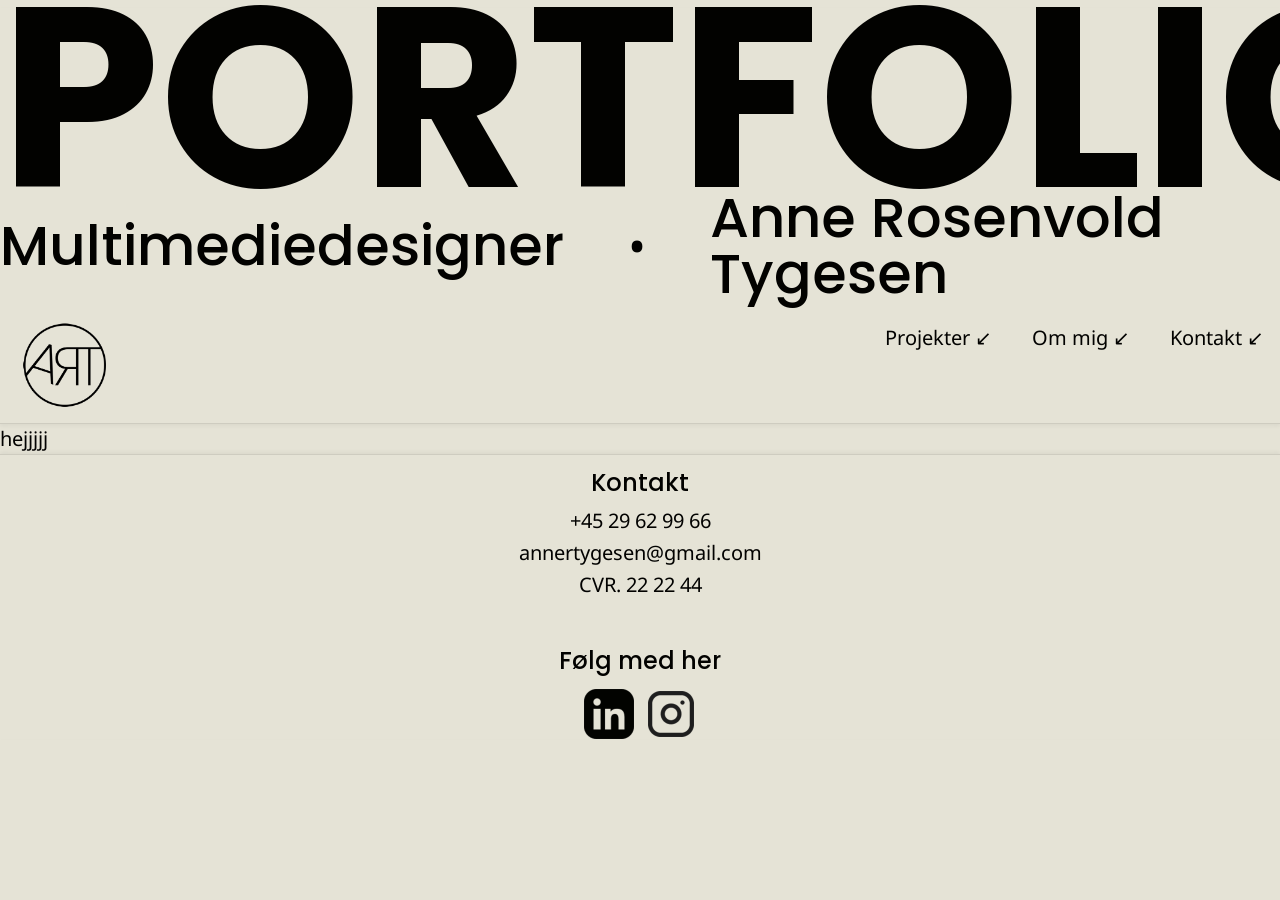
==== kontakt.html @ fd926eeb "General.css header og footer" ====
<!DOCTYPE html>
<html lang="da">

<head>
    <link rel="apple-touch-icon" sizes="180x180" href="favicon/apple-touch-icon.png">
    <link rel="icon" type="image/png" sizes="32x32" href="favicon/favicon-32x32.png">
    <link rel="icon" type="image/png" sizes="16x16" href="favicon/favicon-16x16.png">
    <link rel="icon" type="image/x-icon" href="favicon/favicon.ico">
    <link rel="manifest" href="favicon/site.webmanifest">
    <meta charset="UTF-8">
    <meta name="viewport" content="width=device-width, initial-scale=1.0">
    <title>Portfolioeksamen</title>
    <meta name="robots" content="noindex">
    <link rel="stylesheet" href="css/general.css">
    <link rel="stylesheet" href="css/kontakt.css">

    <link rel="preconnect" href="https://fonts.googleapis.com">
    <link rel="preconnect" href="https://fonts.gstatic.com" crossorigin>
    <link
        href="https://fonts.googleapis.com/css2?family=Poppins:ital,wght@0,100;0,200;0,300;0,400;0,500;0,600;0,700;0,800;0,900;1,100;1,200;1,300;1,400;1,500;1,600;1,700;1,800;1,900&display=swap"
        rel="stylesheet">

    <link rel="preconnect" href="https://fonts.googleapis.com">
    <link rel="preconnect" href="https://fonts.gstatic.com" crossorigin>
    <link href="https://fonts.googleapis.com/css2?family=Josefin+Sans:ital,wght@0,100..700;1,100..700&display=swap"
        rel="stylesheet">

    <link rel="preconnect" href="https://fonts.googleapis.com">
    <link rel="preconnect" href="https://fonts.gstatic.com" crossorigin>
    <link href="https://fonts.googleapis.com/css2?family=Noto+Sans:ital,wght@0,100..900;1,100..900&display=swap"
        rel="stylesheet">
</head>

<body>
    <header class="header">
        <a href="index.html" class="header_title">
            <h1>Portfolio</h1>
        </a>

        <div class="hero-info">
            <h4>Multimediedesigner</h4>
            <span class="dot">•</span>
            <h4>Anne Rosenvold Tygesen</h4>
        </div>

        <div class="header_bottom">

            <a href="index.html" class="header_logo">
                <img src="img/header_footer/art_logo.webp" alt="Art logo">
            </a>

            <div class="header_nav">

                <div class="dropdown">

                    <a href="projekter.html" class="nav_prjkt">
                        Projekter ↙
                    </a>

                    <div class="dropdown_content">
                        <a href="projekt-02web.html">02 Web</a>
                        <a href="projekt-03UXUI.html">03 UX/UI</a>
                        <a href="projekt-04userinterface.html">04 Userinterface</a>
                        <a href="projekt-05indhold.html">05 Indhold</a>
                    </div>

                </div>


                <a href="om-mig.html" class="nav_prjkt">
                    Om mig ↙
                </a>



                <a href="kontakt.html" class="nav_prjkt">
                    Kontakt ↙
                </a>

            </div>

        </div>

    </header>



    <main class="main">
        hejjjjj
    </main>

    <footer class="footer">
        <div class="footer_kontakt">

            <h4 class="footer_tekst">Kontakt</h4>

            <p class="footer_info">
                +45 29 62 99 66 <br>
                annertygesen@gmail.com <br>
                CVR. 22 22 44 </p>
        </div>

        <div class="footer_socialemedier">
            <h4 class="footer_følgmed">Følg med her</h4>
            <div class="ikoner">
                <a href="https://www.linkedin.com/in/anne-rosenvold-tygesen/" class="linkedin_ikon"><img
                        src="img/header_footer/linkedin_icon.webp" alt="linkedin ikon"></a>
                <a href="https://www.instagram.com/annerosenvoldtygesen/" class="instagram_ikon"><img
                        src="img/header_footer/instagram_icon.webp" alt="instagram ikon"></a>
            </div>
        </div>
    </footer>


    <script src="js/script.js"></script>
</body>

</html>
---- css/general.css ----
/* ================================================
  PORTFOLIO EKSAMEN - GENERELLE STYLES
   ------------------------------------------------
   Indhold:
   1. Variabler & grundindstillinger
   2. Typografi
   3. Header
   4. Navigation
   5. Main & sektioner
   6. Footer
   7. Responsivt (mobil → tablet → desktop)
   ================================================ */

/* ------------------------------------------------
   1. VARIABLER & GRUNDINDSTILLINGER
   Alle farver og fonte samlet ét sted —
   ændr her, og det opdateres overalt
   ------------------------------------------------ */
/* mobil først */
:root {
  /* Farver */
  --color-brun: #be7a53;
  --color-blaa: #aec2cc;
  --color-groen: #00976e;
  --color-lilla: #c091c5;
  --color-gul: #e4ff22;
  --color-graa: #e5e3d6;
  --color-offwhite: #f8f9eb;
  --color-sort: #020200;

  /* Fonte */
  --font-header: "Poppins", sans-serif;
  --font-subheader: "Josefin Sans", sans-serif;
  --font-body: "Noto Sans", sans-serif;

  /* Typografi - mobil */
  --fs-h1: 5.5rem;
  --fs-h2: 3rem;
  --fs-h3: 2rem;
  --fs-h4: 1.2rem;

  --fs-project-number: 5rem;
  --fs-nav: 1.2rem;
  --fs-body: 1rem;
}

/* Tablet */
/* @media (min-width: 768px) {
  :root {
    --fs-h1: 8rem;
    --fs-h2: 4rem;
    --fs-h3: 3rem;
    --fs-h4: 2rem;

    --fs-project-number: 8rem;
    --fs-nav: 2rem;
  }
} */

/* Desktop */
@media (min-width: 1200px) {
  :root {
    --fs-h1: 16rem;
    --fs-h2: 7.5rem;
    --fs-h3: 5.625rem;
    --fs-h4: 3.5rem;

    --fs-project-number: 16rem;
    --fs-nav: 2rem;
    --fs-body: 1.25rem;
  }
}

* {
  margin: 0;
  padding: 0;
  box-sizing: border-box;
}

img {
  max-width: 100%;
  height: auto;
  display: block;
}

html {
  scroll-behavior: smooth;
}

/* ------------------------------------------------
   2. TYPOGRAFI
   ------------------------------------------------ */

body {
  background-color: var(--color-graa);
  color: var(--color-sort);
  font-family: var(--font-body);
  font-size: var(--fs-body);
  font-weight: 400;
  line-height: 1.5;
}

h1 {
  font-family: var(--font-header);
  font-size: var(--fs-h1);
  font-weight: 700;
  text-transform: uppercase;
}

h2 {
  font-family: var(--font-header);
  font-size: var(--fs-h2);
  font-weight: 700;
  text-transform: uppercase;
}

h3 {
  font-family: var(--font-subheader);
  font-size: var(--fs-h3);
  font-weight: 500;
}

h4 {
  font-family: var(--font-header);
  font-size: var(--fs-h4);
  font-weight: 500;
}
/*** NUMMER TIL HVER OVERSKRIFT I PROJEKT **/

.project-number {
  font-family: var(--font-header);
  font-weight: 700;
  -webkit-text-stroke: 2px var(--color-sort);
  color: transparent;
}

a {
  color: inherit;
  text-decoration: none;
}

nav a {
  font-family: var(--font-subheader);
  font-size: var(--fs-nav);
  font-weight: 400;
}

ul,
ol {
  list-style: none;
}

h1,
h2,
h3,
h4 {
  line-height: 1;
}

/* ------------------------------------------------
   3. HEADER
   Toppen af siden med h1 og andet tekst samt
   menuen på desktop (husk menu på mobil)
   ------------------------------------------------ */

/* MOBILE */

h1 {
  text-align: center;
  margin-bottom: 0.2rem;
  line-height: 0.7;
  margin-top: 0.5rem;
}

.header_title:hover {
  color: var(--color-gul);
}
.hero-info h4 {
  margin: 0;
}

.dot {
  font-size: 1.5rem;
}

/* hover-effekt på logoet i headeren */
.header_logo img {
  width: 60px;
  transition: 0.3s ease;
  margin-left: 1rem;
}

.header_logo:hover img {
  content: url("../img/header_footer/art_logo_gul.webp");
  transform: rotate(-5deg);
}

/*** drop-down på projekter i menu i mobil **/

.dropdown {
  position: relative;
  display: flex;
  align-items: center;
  gap: 0.1rem;
}

.dropdown_content {
  display: none;
  position: absolute;
  top: 100%;
  left: 0;

  background: var(--color-graa);
  padding: 1rem;
  border-radius: 10px;

  min-width: 220px;

  flex-direction: column;
  gap: 0.5rem;

  z-index: 1000;

  border: 1px solid rgba(0, 0, 0, 0.1);
  box-shadow: 0 2px 4px rgba(0, 0, 0, 0.05);
}

.dropdown_content a {
  white-space: nowrap;
}

.dropdown_content.show {
  display: flex;
  /* width: 150px; */
}

.dropdown:hover .dropdown_content {
  display: flex;
}

.dropdown_content a:hover {
  color: var(--color-gul);
}
/* teksten i menupunkterne */
.hero-info {
  display: flex;
  justify-content: center;
  align-items: center;
  gap: 1.3rem;
  margin-top: 0;
  margin-bottom: 1rem;
  /* outline: 1px solid red; */
}

/* logo og menupunkter i headeren */

.header_bottom {
  display: flex;
  justify-content: space-between;
  align-items: flex-start;
}

.header_nav {
  display: flex;
  align-items: center;
  gap: 0.5rem;
  /* margin-top: 2.5rem; */
}

.nav_prjkt {
  padding: 0.3rem 1rem;
  border-radius: 50px;
  transition: all 0.3s ease;
}

.nav_prjkt:hover {
  color: var(--color-gul);
}

/* Aktiv side */
.nav_prjkt.active {
  background-color: var(--color-gul);
  color: var(--color-sort);
}

/* Stregen der afgrænser header */
.header {
  border-bottom: 1px solid rgba(0, 0, 0, 0.1);
  box-shadow: 0 2px 4px rgba(0, 0, 0, 0.05);
  padding-bottom: 1rem;
}

/**** FOOTER MOBILE ****/
.footer {
  display: flex;
  flex-direction: column;
  align-items: center;
  gap: 3rem;

  border-top: 1px solid rgba(0, 0, 0, 0.1);
  box-shadow: 0 -2px 4px rgba(0, 0, 0, 0.05);
  padding-top: 1rem;
}

.footer_info {
  font-family: var(--font-body);
  font-size: var(--fs-body);
  line-height: 1.6;
}

.footer_tekst {
  text-align: center;
  margin-bottom: 10px;
}

.footer_kontakt {
  text-align: center;
}

.footer_socialemedier {
  display: flex;
  flex-direction: column;
  align-items: center;
  gap: 1rem;
}

.ikoner {
  display: flex;
  gap: 0.8rem;
  align-items: center;
}

.linkedin_ikon img,
.instagram_ikon img {
  width: 50px;
  height: 50px;
  object-fit: contain;
}

.linkedin_ikon:hover img {
  content: url("../img/header_footer/linkedin_icon_gul.webp");
}

.instagram_ikon:hover img {
  content: url("../img/header_footer/instagram_icon_gul.webp");
}
/**** DESKTOP ****/

/* header desktop **/

@media (min-width: 768px) {
  .header {
    align-items: stretch;
  }

  h1 {
    text-align: center;
  }

  .hero-info {
    display: flex;
    justify-content: center;
    align-items: center;
    gap: 4rem;
  }

  .dot {
    font-size: 3rem;
  }

  .header_logo img {
    width: 90px;
  }

  .nav_prjkt:hover {
    color: var(--color-gul);
  }

  /** footer desktop **/
  .footer_tekst,
  .footer_følgmed {
    font-size: 1.5rem;
  }
}
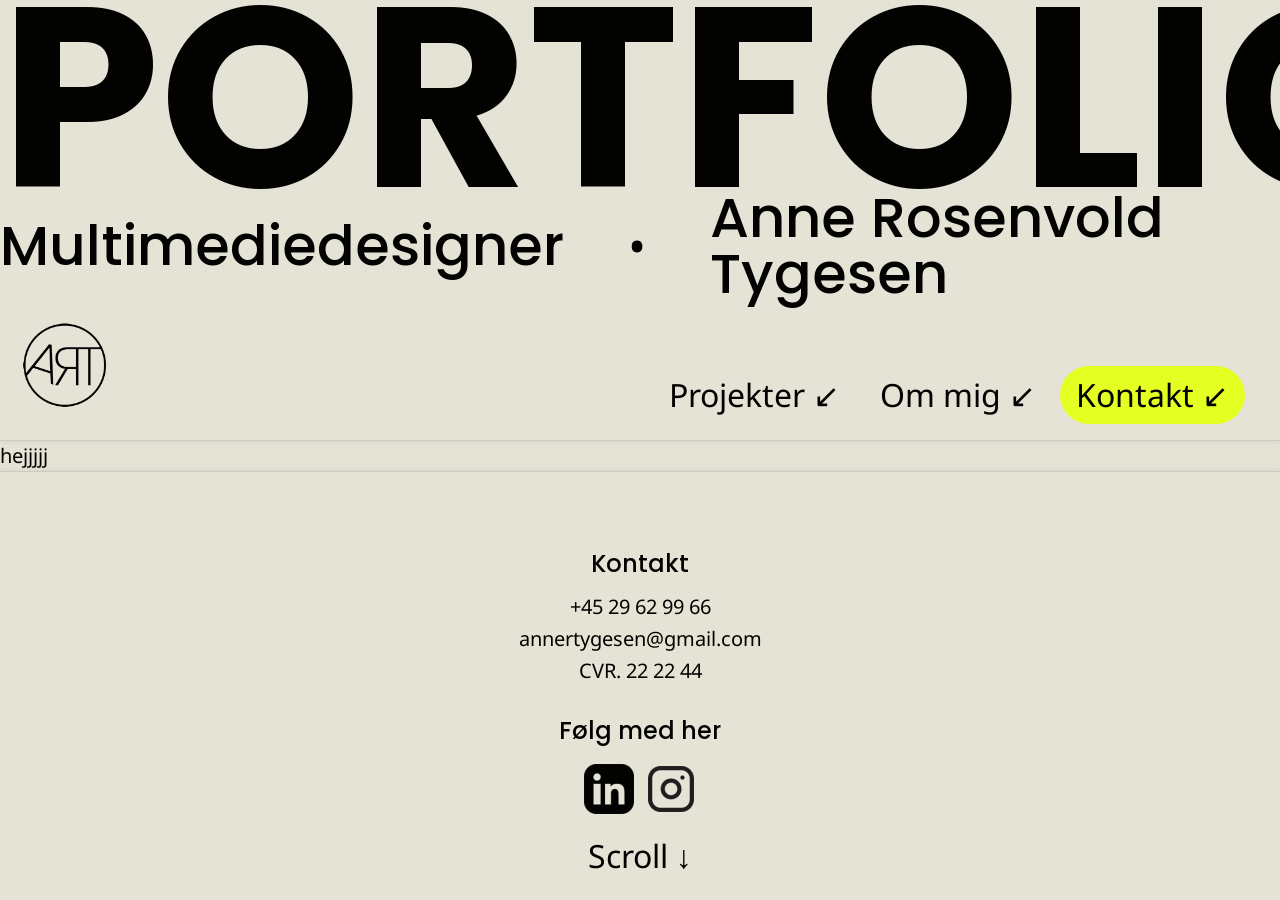
==== commit 75a6bfb6: "Projekter mobile og desktop færdig" ====
--- a/kontakt.html
+++ b/kontakt.html
@@ -73,7 +73,7 @@
 
 
 
-                <a href="kontakt.html" class="nav_prjkt">
+                <a href="kontakt.html" class="nav_prjkt active">
                     Kontakt ↙
                 </a>
 
@@ -111,6 +111,9 @@
         </div>
     </footer>
 
+    <div class="scroll_hint">
+        Scroll ↓
+    </div>
 
     <script src="js/script.js"></script>
 </body>
--- a/css/general.css
+++ b/css/general.css
@@ -125,8 +125,8 @@
   font-size: var(--fs-h4);
   font-weight: 500;
 }
+
 /*** NUMMER TIL HVER OVERSKRIFT I PROJEKT **/
-
 .project-number {
   font-family: var(--font-header);
   font-weight: 700;
@@ -260,11 +260,19 @@
   align-items: flex-start;
 }
 
+/* .header_nav {
+  display: flex;
+  align-items: center;
+  gap: 0.5rem;
+
+} */
+
 .header_nav {
   display: flex;
   align-items: center;
   gap: 0.5rem;
-  /* margin-top: 2.5rem; */
+  margin-top: 3rem;
+  margin-right: 20px;
 }
 
 .nav_prjkt {
@@ -277,7 +285,6 @@
   color: var(--color-gul);
 }
 
-/* Aktiv side */
 .nav_prjkt.active {
   background-color: var(--color-gul);
   color: var(--color-sort);
@@ -295,11 +302,12 @@
   display: flex;
   flex-direction: column;
   align-items: center;
-  gap: 3rem;
+  gap: 2rem;
 
   border-top: 1px solid rgba(0, 0, 0, 0.1);
   box-shadow: 0 -2px 4px rgba(0, 0, 0, 0.05);
-  padding-top: 1rem;
+  padding-top: 50px;
+  padding-bottom: 50px;
 }
 
 .footer_info {
@@ -310,7 +318,11 @@
 
 .footer_tekst {
   text-align: center;
-  margin-bottom: 10px;
+  margin-bottom: 15px;
+}
+
+.footer_følgmed {
+  text-align: center;
 }
 
 .footer_kontakt {
@@ -353,6 +365,18 @@
     align-items: stretch;
   }
 
+  .header_nav {
+    display: flex;
+    align-items: center;
+    gap: 0.5rem;
+    margin-top: 3rem;
+    margin-right: 35px;
+  }
+
+  .header_nav a {
+    font-size: 2rem;
+  }
+
   h1 {
     text-align: center;
   }
@@ -377,8 +401,44 @@
   }
 
   /** footer desktop **/
+  .footer {
+    padding-top: 80px;
+    padding-bottom: 40px;
+  }
   .footer_tekst,
   .footer_følgmed {
     font-size: 1.5rem;
   }
-}
+
+  .footer_følgmed {
+    padding-bottom: 5px;
+  }
+}
+
+/***** SCROLL PIL NED GENEREL ***/
+
+.scroll_hint {
+  position: fixed;
+  bottom: 20px;
+  left: 50%;
+  transform: translateX(-50%);
+
+  font-size: 2rem;
+
+  opacity: 1;
+  transition: opacity 0.3s ease;
+  animation: bounce 1.5s infinite;
+
+  pointer-events: none;
+}
+
+@keyframes bounce {
+  0%,
+  100% {
+    transform: translateX(-50%) translateY(0);
+  }
+
+  50% {
+    transform: translateX(-50%) translateY(10px);
+  }
+}
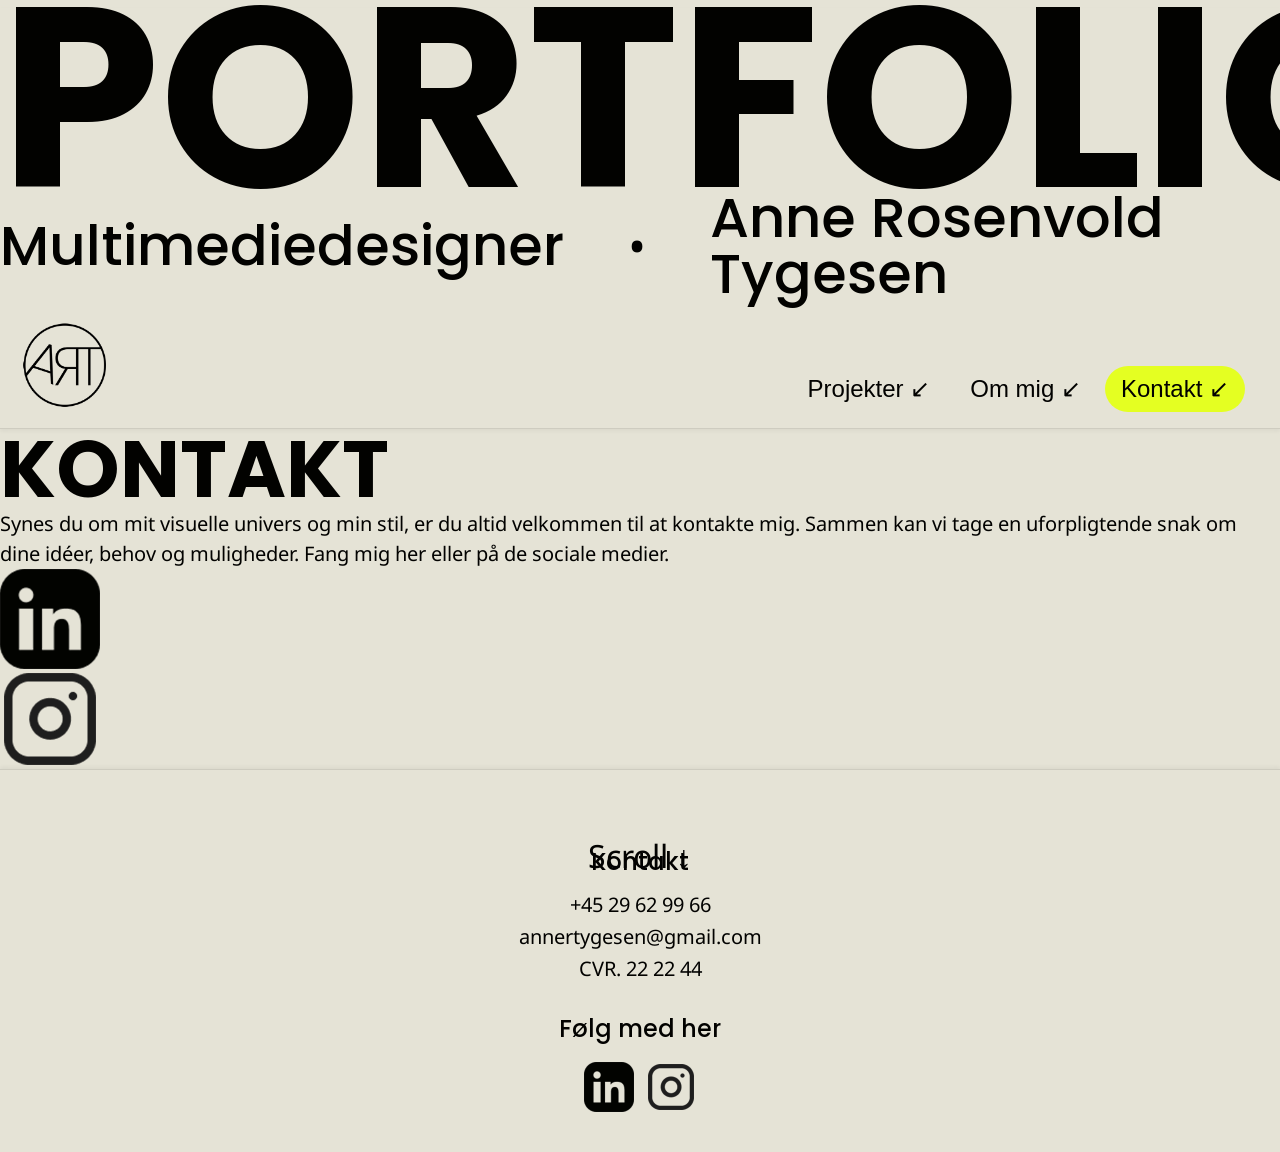
==== commit 03322067: "Færdigt Om mig mobile og desktop" ====
--- a/kontakt.html
+++ b/kontakt.html
@@ -85,10 +85,29 @@
 
 
 
-    <main class="main">
-        hejjjjj
+    <main class="kontakt">
+
+        <h2 class="web_header">Kontakt</h2>
+
+        <section>
+            <div class="fullwidth_kontakt">
+
+                <p>Synes du om mit visuelle univers og min stil, er du altid velkommen til at kontakte mig. Sammen kan
+                    vi tage en
+                    uforpligtende snak om dine idéer, behov og muligheder.
+
+
+                    Fang mig her eller på de sociale medier.</p>
+                <img src="img/header_footer/linkedin_icon.webp" alt="linkedin">
+                <img src="img/header_footer/instagram_icon.webp" alt="instagram">
+            </div>
+
+        </section>
+        <form action="kontakt_form"></form>
+
+
+
     </main>
-
     <footer class="footer">
         <div class="footer_kontakt">
 
--- a/css/general.css
+++ b/css/general.css
@@ -36,37 +36,24 @@
   /* Typografi - mobil */
   --fs-h1: 5.5rem;
   --fs-h2: 3rem;
-  --fs-h3: 2rem;
+  --fs-h3: 2.5rem;
   --fs-h4: 1.2rem;
 
   --fs-project-number: 5rem;
   --fs-nav: 1.2rem;
   --fs-body: 1rem;
 }
-
-/* Tablet */
-/* @media (min-width: 768px) {
-  :root {
-    --fs-h1: 8rem;
-    --fs-h2: 4rem;
-    --fs-h3: 3rem;
-    --fs-h4: 2rem;
-
-    --fs-project-number: 8rem;
-    --fs-nav: 2rem;
-  }
-} */
 
 /* Desktop */
 @media (min-width: 1200px) {
   :root {
     --fs-h1: 16rem;
-    --fs-h2: 7.5rem;
-    --fs-h3: 5.625rem;
+    --fs-h2: 5rem;
+    --fs-h3: 4rem;
     --fs-h4: 3.5rem;
 
     --fs-project-number: 16rem;
-    --fs-nav: 2rem;
+    --fs-nav: 1.5rem;
     --fs-body: 1.25rem;
   }
 }
@@ -126,6 +113,12 @@
   font-weight: 500;
 }
 
+a {
+  font-family: var(--font-subheader);
+  font-size: var(--fs-nav);
+  font-weight: 500;
+}
+
 /*** NUMMER TIL HVER OVERSKRIFT I PROJEKT **/
 .project-number {
   font-family: var(--font-header);
@@ -260,19 +253,12 @@
   align-items: flex-start;
 }
 
-/* .header_nav {
-  display: flex;
-  align-items: center;
-  gap: 0.5rem;
-
-} */
-
 .header_nav {
   display: flex;
   align-items: center;
   gap: 0.5rem;
   margin-top: 3rem;
-  margin-right: 20px;
+  margin-right: 10px;
 }
 
 .nav_prjkt {
@@ -374,7 +360,9 @@
   }
 
   .header_nav a {
-    font-size: 2rem;
+    font-family: var(--font-subheader);
+    font-size: var(--fs-nav);
+    font-weight: 400;
   }
 
   h1 {
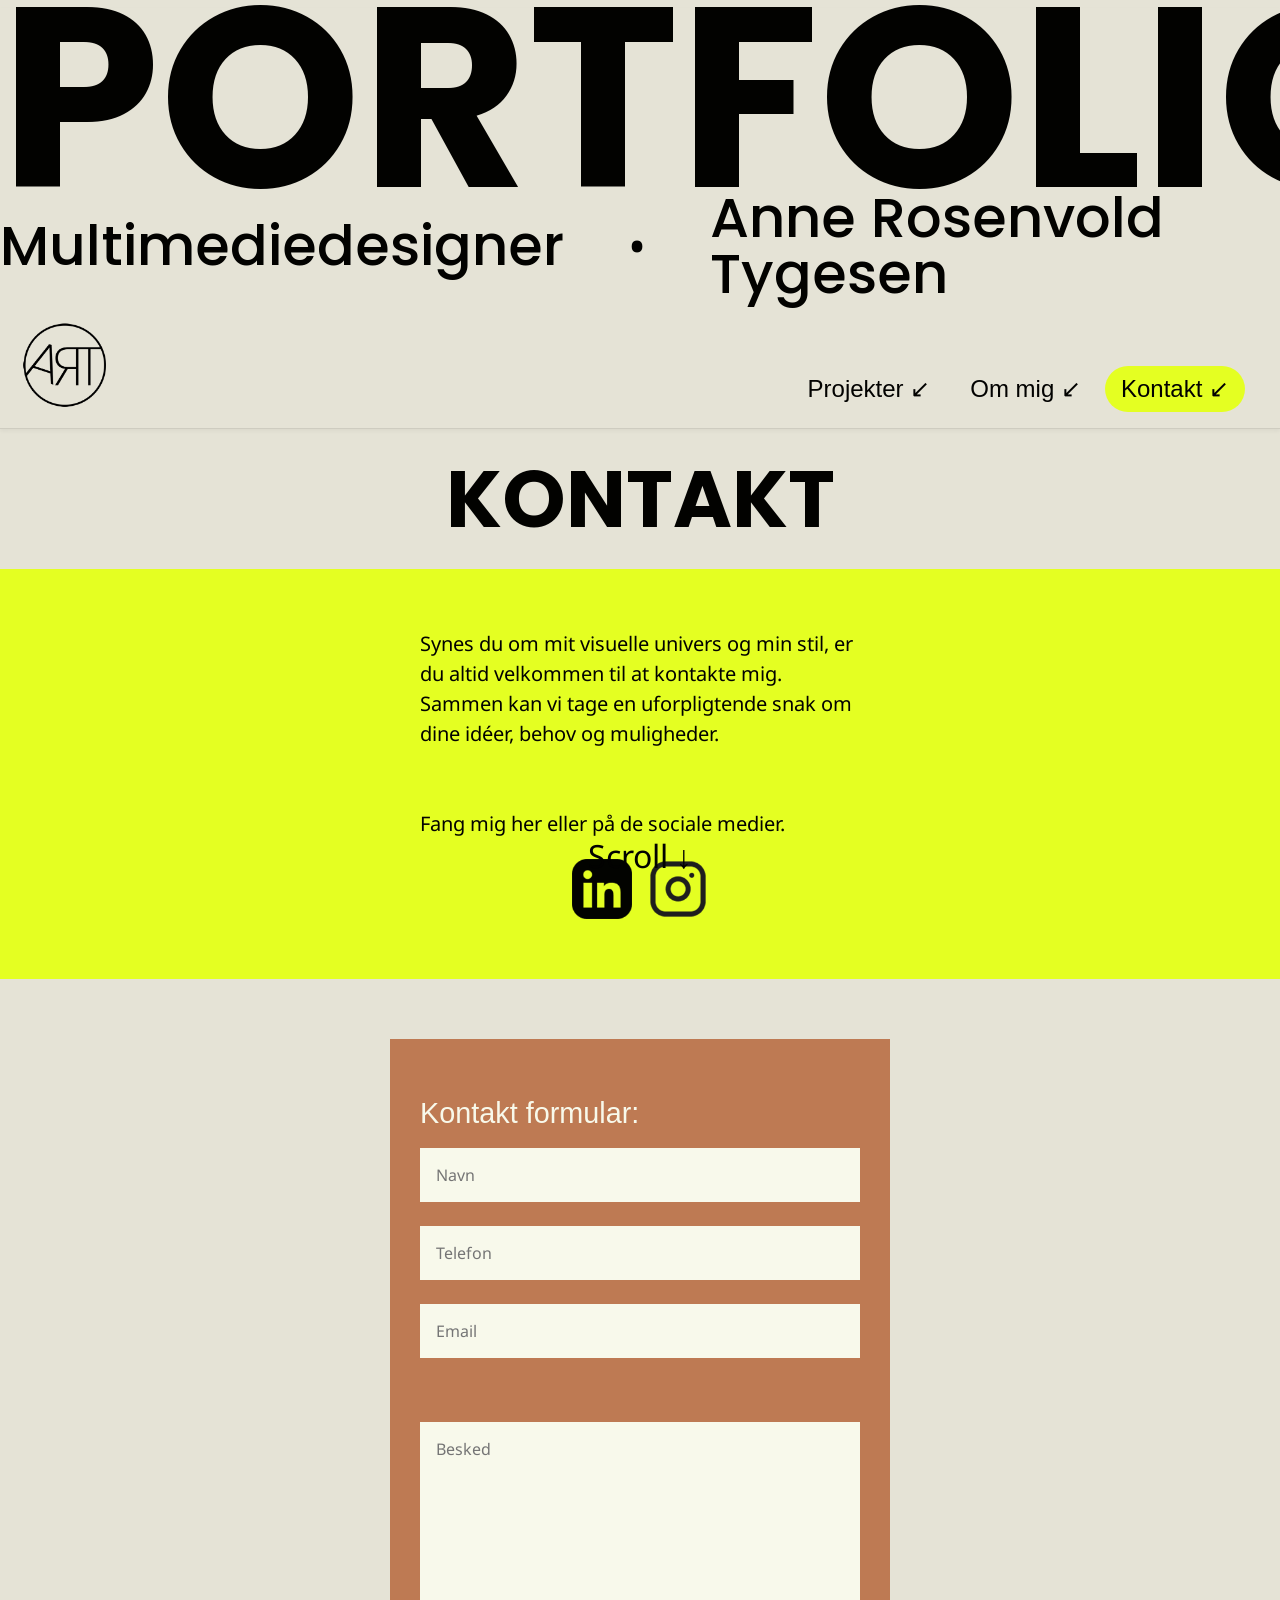
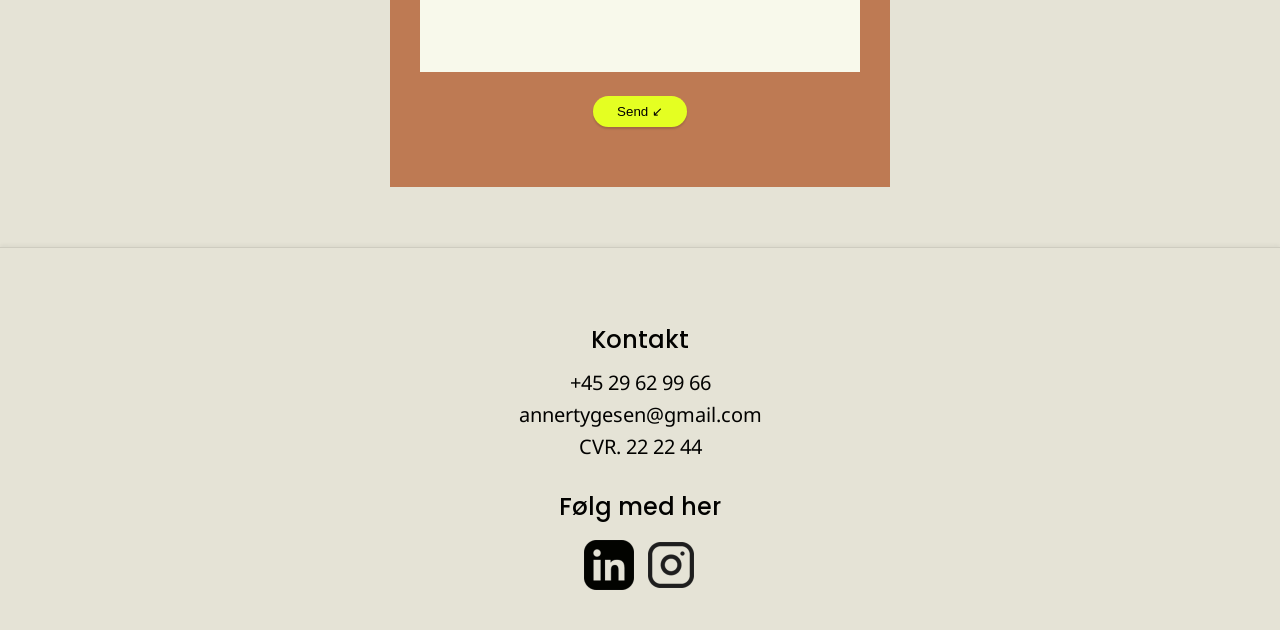
==== commit 1d35e0c2: "Kontakt mobile færdig" ====
--- a/kontakt.html
+++ b/kontakt.html
@@ -93,21 +93,41 @@
             <div class="fullwidth_kontakt">
 
                 <p>Synes du om mit visuelle univers og min stil, er du altid velkommen til at kontakte mig. Sammen kan
-                    vi tage en
-                    uforpligtende snak om dine idéer, behov og muligheder.
+                    vi tage en uforpligtende snak om dine idéer, behov og muligheder. <br> <br> <br>Fang mig her eller
+                    på de
+                    sociale medier.</p>
+                <div class="some_ikoner">
+                    <img src="img/header_footer/linkedin_icon.webp" alt="linkedin">
+                    <img src="img/header_footer/instagram_icon.webp" alt="instagram">
+                </div>
 
-
-                    Fang mig her eller på de sociale medier.</p>
-                <img src="img/header_footer/linkedin_icon.webp" alt="linkedin">
-                <img src="img/header_footer/instagram_icon.webp" alt="instagram">
             </div>
 
         </section>
-        <form action="kontakt_form"></form>
+
+        <section class="kontakt_formular">
+
+            <h3>Kontakt formular:</h3>
+
+            <form class="kontakt_form">
+
+                <input type="text" placeholder="Navn">
+
+                <input type="tel" placeholder="Telefon">
+
+                <input type="email" placeholder="Email">
+
+                <textarea placeholder="Besked"></textarea>
+
+                <button type="submit">Send ↙</button>
+
+            </form>
+
+        </section>
+
+    </main>
 
 
-
-    </main>
     <footer class="footer">
         <div class="footer_kontakt">
 
--- a/css/kontakt.css
+++ b/css/kontakt.css
@@ -0,0 +1,122 @@
+/* ================================================
+   PORTFOLIOEKSAMEN —  Kontakt.css
+   ------------------------------------------------
+   Indhold:
+   Sektion 1. Kontakt mobile opsætning
+   Sektion 2. Responsivt (desktop)
+   ================================================ */
+
+/* ------------------------------------------------
+   SEKTION 1 - Kontakt mobile opsætning
+   ------------------------------------------------ */
+.web_header {
+  text-align: center;
+  margin-top: 30px;
+  margin-bottom: 30px;
+}
+
+/*** Fullwidth section ***/
+.fullwidth_kontakt {
+  width: 100%;
+  background-color: var(--color-gul);
+  margin-block: 20px;
+}
+
+.fullwidth_kontakt p {
+  max-width: 40ch;
+  margin-inline: auto;
+  text-align: left;
+  padding-top: 60px;
+  padding-bottom: 20px;
+}
+
+.some_ikoner {
+  display: grid;
+  grid-template-columns: repeat(2, auto);
+  justify-content: center;
+  gap: 1rem;
+  padding-bottom: 60px;
+}
+
+.some_ikoner img {
+  width: 60px;
+}
+
+/*** Styling af kontakt formular **/
+.kontakt_formular {
+  background-color: var(--color-brun);
+  width: 90%;
+  max-width: 500px;
+
+  margin-inline: auto;
+  margin-block: 60px;
+
+  padding: 30px;
+
+  color: white;
+  margin-top: 60px;
+  margin-bottom: 60px;
+}
+
+.kontakt_formular h3 {
+  color: var(--color-offwhite);
+  font-size: 1.8rem;
+  padding-bottom: 20px;
+  padding-top: 30px;
+}
+
+.kontakt_form {
+  display: grid;
+  grid-template-columns: 1fr;
+  gap: 1.5rem;
+}
+
+.kontakt_form input,
+.kontakt_form textarea {
+  width: 100%;
+
+  box-sizing: border-box;
+  outline: none;
+
+  background-color: var(--color-offwhite);
+
+  padding: 1rem;
+
+  font-family: var(--font-body);
+  font-size: 1rem;
+}
+
+.kontakt_form input,
+.kontakt_form textarea {
+  border: none;
+  outline: none;
+}
+.kontakt_form textarea {
+  min-height: 250px;
+  resize: none;
+}
+
+.kontakt_form button {
+  justify-self: center;
+
+  border: none;
+
+  background-color: var(--color-gul);
+
+  padding: 0.5rem 1.5rem;
+
+  background-color: var(--color-gul);
+  color: var(--color-sort);
+
+  border-radius: 25px;
+
+  box-shadow: 0 2px 2px rgba(0, 0, 0, 0.15);
+
+  transition: all 0.3s ease;
+
+  margin-bottom: 30px;
+}
+
+.kontakt_form textarea {
+  margin-top: 40px;
+}
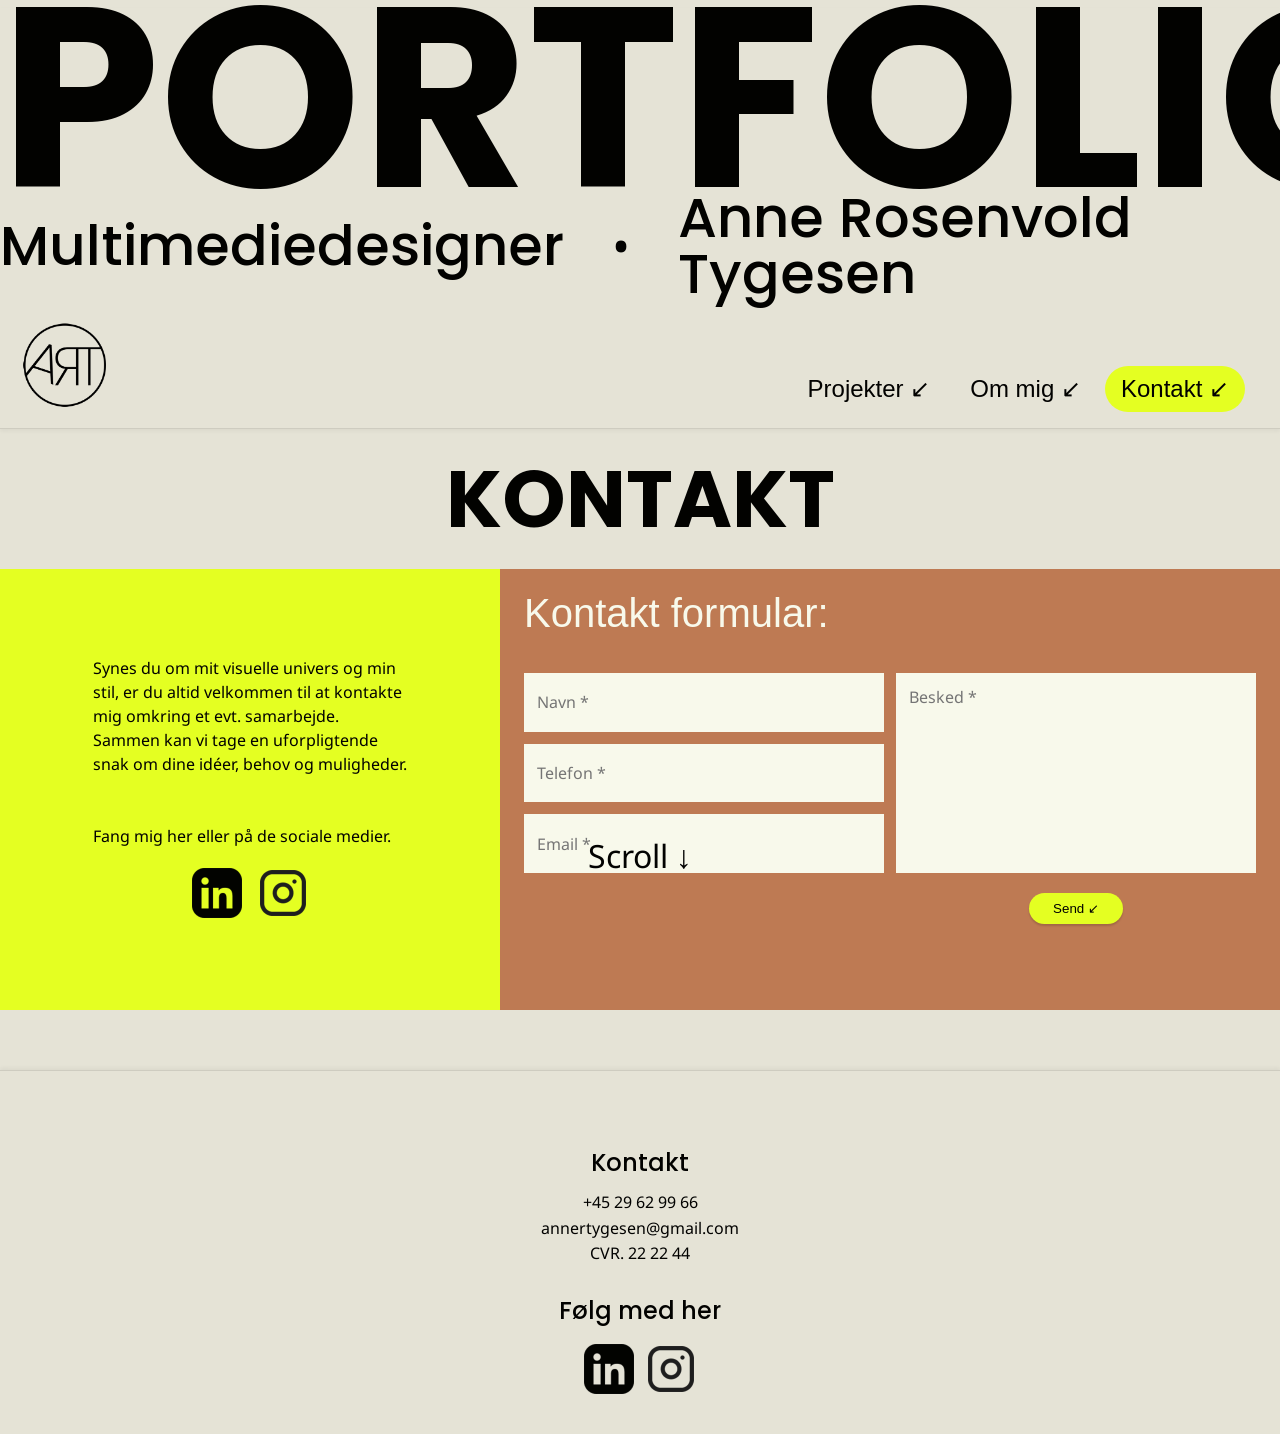
==== commit d93633d0: "Færdigt site med mobil og desktop" ====
--- a/kontakt.html
+++ b/kontakt.html
@@ -89,41 +89,52 @@
 
         <h2 class="web_header">Kontakt</h2>
 
-        <section>
-            <div class="fullwidth_kontakt">
+        <div class="kontakt_wrapper">
+            <section class="kontakt_info">
 
-                <p>Synes du om mit visuelle univers og min stil, er du altid velkommen til at kontakte mig. Sammen kan
-                    vi tage en uforpligtende snak om dine idéer, behov og muligheder. <br> <br> <br>Fang mig her eller
+
+                <p>Synes du om mit visuelle univers og min stil, er du altid velkommen til at kontakte mig omkring et
+                    evt. samarbejde. Sammen
+                    kan
+                    vi tage en uforpligtende snak om dine idéer, behov og muligheder. <br> <br> <br>Fang mig her
+                    eller
                     på de
                     sociale medier.</p>
                 <div class="some_ikoner">
                     <img src="img/header_footer/linkedin_icon.webp" alt="linkedin">
                     <img src="img/header_footer/instagram_icon.webp" alt="instagram">
                 </div>
+            </section>
 
-            </div>
+            <section class="kontakt_formular">
 
-        </section>
+                <h3>Kontakt formular:</h3>
 
-        <section class="kontakt_formular">
 
-            <h3>Kontakt formular:</h3>
+                <form class="kontakt_form" action="https://api.web3forms.com/submit" method="POST">
 
-            <form class="kontakt_form">
+                    <input type="hidden" name="access_key" value="b565abed-7317-4c8c-8a8d-efd1afc4511f">
+                    <input type="hidden" name="redirect" value="DIN_FÆRDIGE_URL/Tak.html">
 
-                <input type="text" placeholder="Navn">
+                    <input type="hidden" name="subject" value="Ny henvendelse fra portfolio">
 
-                <input type="tel" placeholder="Telefon">
+                    <input type="text" name="name" placeholder="Navn *" autocomplete="name" required>
 
-                <input type="email" placeholder="Email">
+                    <input type="tel" name="phone" placeholder="Telefon *" autocomplete="tel" required>
 
-                <textarea placeholder="Besked"></textarea>
+                    <input type="email" name="email" placeholder="Email *" autocomplete="email" required>
 
-                <button type="submit">Send ↙</button>
+                    <textarea name="message" placeholder="Besked *" required></textarea>
 
-            </form>
+                    <button type="submit">Send ↙</button>
 
-        </section>
+
+                </form>
+
+            </section>
+
+        </div>
+
 
     </main>
 
--- a/css/general.css
+++ b/css/general.css
@@ -49,12 +49,12 @@
   :root {
     --fs-h1: 16rem;
     --fs-h2: 5rem;
-    --fs-h3: 4rem;
+    --fs-h3: 3.5rem;
     --fs-h4: 3.5rem;
 
     --fs-project-number: 16rem;
     --fs-nav: 1.5rem;
-    --fs-body: 1.25rem;
+    --fs-body: 1rem;
   }
 }
 
@@ -373,7 +373,7 @@
     display: flex;
     justify-content: center;
     align-items: center;
-    gap: 4rem;
+    gap: 3rem;
   }
 
   .dot {
@@ -430,3 +430,95 @@
     transform: translateX(-50%) translateY(10px);
   }
 }
+
+/*** styling til at kunne trykke billeder store **/
+.lightbox {
+  display: none;
+
+  position: fixed;
+  inset: 0;
+
+  background: rgba(0, 0, 0, 0.9);
+
+  z-index: 9999;
+
+  justify-content: center;
+  align-items: center;
+}
+
+.lightbox-content {
+  max-width: 90%;
+  max-height: 90vh;
+}
+
+.close {
+  position: absolute;
+  top: 20px;
+  right: 40px;
+
+  color: white;
+  font-size: 3rem;
+
+  cursor: pointer;
+}
+
+.gallery-img {
+  cursor: pointer;
+}
+
+.gallery-img {
+  cursor: pointer;
+  transition:
+    transform 0.3s ease,
+    box-shadow 0.3s ease;
+}
+
+.gallery-img:hover {
+  transform: scale(1.2);
+  /* box-shadow: 0 8px 20px rgba(0, 0, 0, 0.15); */
+}
+
+/* --------------------------------
+   Generel hover effekt på knapper
+-------------------------------- */
+
+.knap,
+.indhold_links a,
+.kontakt_form button {
+  transition:
+    transform 0.3s ease,
+    box-shadow 0.3s ease;
+}
+.web_links a:hover,
+.uxui_links a:hover,
+.ui_links a:hover,
+.indhold_links a:hover,
+.knap:hover,
+.indhold_links a:hover,
+.kontakt_form button:hover {
+  transform: translateY(-3px);
+  box-shadow: 0 6px 12px rgba(0, 0, 0, 0.2);
+  animation: wiggle 0.4s ease;
+}
+
+@keyframes wiggle {
+  0% {
+    transform: rotate(0deg);
+  }
+
+  25% {
+    transform: rotate(-2deg);
+  }
+
+  50% {
+    transform: rotate(2deg);
+  }
+
+  75% {
+    transform: rotate(-1deg);
+  }
+
+  100% {
+    transform: rotate(0deg);
+  }
+}
--- a/css/kontakt.css
+++ b/css/kontakt.css
@@ -16,13 +16,13 @@
 }
 
 /*** Fullwidth section ***/
-.fullwidth_kontakt {
+.kontakt_info {
   width: 100%;
   background-color: var(--color-gul);
   margin-block: 20px;
 }
 
-.fullwidth_kontakt p {
+.kontakt_info p {
   max-width: 40ch;
   margin-inline: auto;
   text-align: left;
@@ -39,7 +39,7 @@
 }
 
 .some_ikoner img {
-  width: 60px;
+  width: 50px;
 }
 
 /*** Styling af kontakt formular **/
@@ -80,7 +80,7 @@
 
   background-color: var(--color-offwhite);
 
-  padding: 1rem;
+  padding: 0.8rem;
 
   font-family: var(--font-body);
   font-size: 1rem;
@@ -120,3 +120,75 @@
 .kontakt_form textarea {
   margin-top: 40px;
 }
+
+/* ------------------------------------------------
+   SEKTION 2 - Responsivt (desktop)
+   /* ------------------------------------------------ */
+@media (min-width: 768px) {
+  .kontakt_info {
+    margin: 0;
+  }
+  /* Hele kontaktsektionen */
+  .kontakt_wrapper {
+    display: grid;
+    grid-template-columns: 500px 1fr;
+    align-items: stretch;
+    margin-bottom: 60px;
+  }
+
+  /* Venstre kolonne */
+  .kontakt_info {
+    background-color: var(--color-gul);
+    padding: 2rem;
+    margin: 0;
+  }
+
+  .kontakt_info p {
+    max-width: 35ch;
+    padding-top: 55px;
+  }
+  .some_ikoner {
+    justify-content: center;
+    /* margin-top: 15px; */
+  }
+
+  /* Højre kolonne */
+  .kontakt_formular {
+    /* background-color: var(--color-brun); */
+    width: 100%;
+    max-width: none;
+    margin: 0;
+    padding: 1.5rem;
+  }
+
+  .kontakt_formular h3 {
+    font-size: 2.5rem;
+    padding-top: 0;
+    margin-bottom: 20px;
+  }
+
+  /* Formular */
+  .kontakt_form {
+    display: grid;
+    grid-template-columns: 1fr 1fr;
+    gap: 0.75rem;
+    /* align-items: start;
+    margin-top: 3rem; */
+  }
+
+  .kontakt_form textarea {
+    grid-column: 2;
+    grid-row: 1 / span 3;
+
+    min-height: 200px;
+    margin-top: 0;
+  }
+
+  .kontakt_form button {
+    grid-column: 2;
+    justify-self: center;
+    /* align-self: start; */
+    margin-top: 0.5rem;
+    /* margin-bottom: 0; */
+  }
+}
